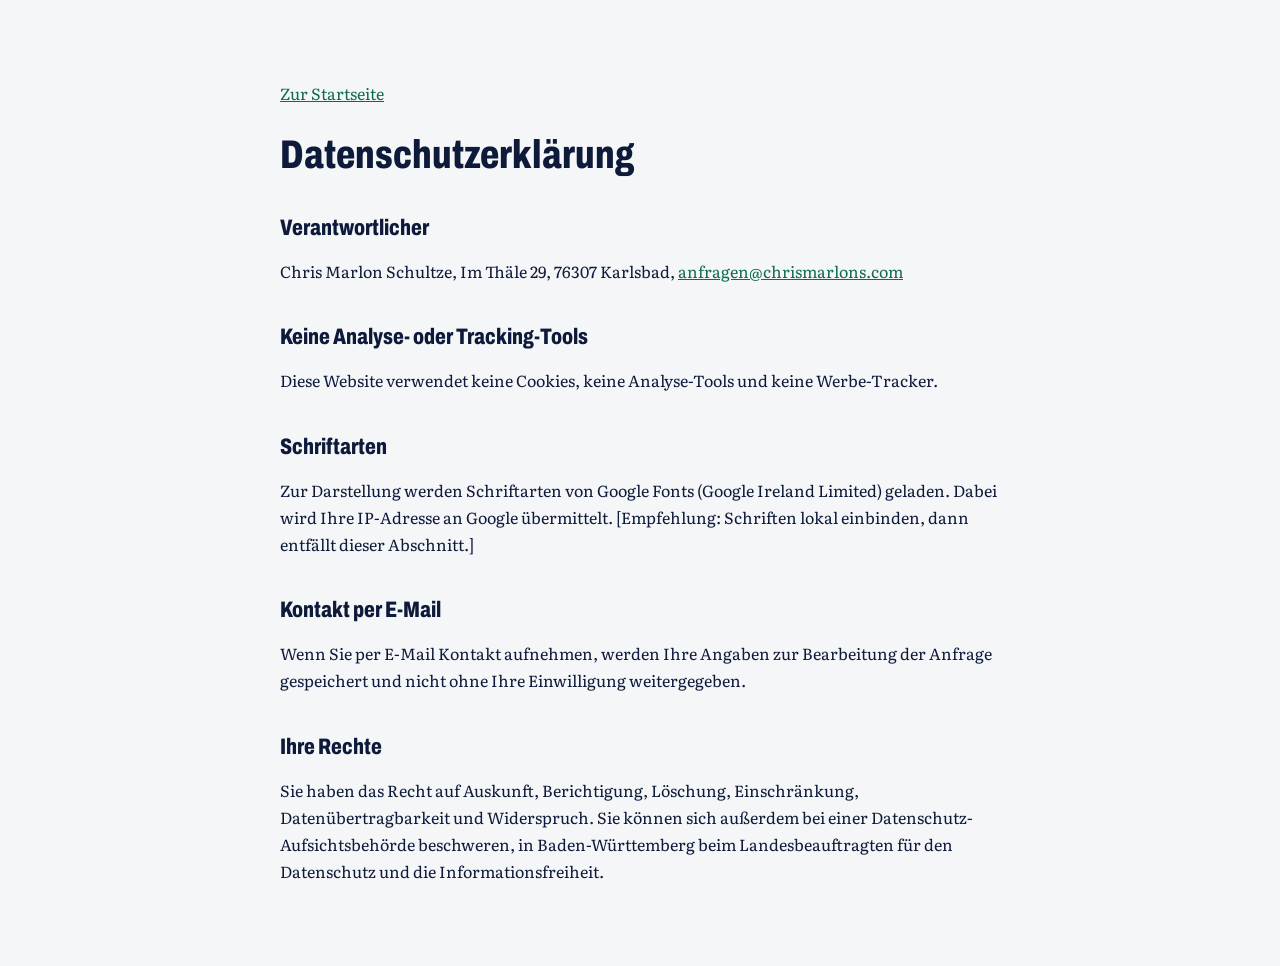
==== datenschutz.html @ 44dff23c "Add files via upload" ====
<!DOCTYPE html><html lang="de-DE"><head><meta charset="utf-8"><meta name="viewport" content="width=device-width, initial-scale=1"><meta name="robots" content="noindex, follow"><link href="https://fonts.googleapis.com/css2?family=Archivo:wdth,wght@62..125,400..900&family=Literata:opsz,wght@7..72,400;7..72,600&display=swap" rel="stylesheet"><title>Datenschutz – Chris Marlons</title><style>body{margin:0;background:#F5F6F8;color:#0E1A3A;font-family:"Literata",Georgia,serif;line-height:1.7}main{width:min(720px,100% - 2.5rem);margin:0 auto;padding:4rem 0}h1,h2{font-family:"Archivo","Arial Narrow",Arial,sans-serif;font-stretch:75%;font-weight:800;line-height:1.05}h1{font-size:2.5rem}h2{font-size:1.4rem;margin-top:2.5rem}a{color:#0F6B4F}.note{background:#fff;border-left:6px solid #FF7A1A;padding:1.25rem 1.5rem}</style></head><body><main>
<p><a href="index.html">Zur Startseite</a></p>
<h1>Datenschutzerklärung</h1>
<h2>Verantwortlicher</h2>
<p>Chris Marlon Schultze, Im Thäle 29, 76307 Karlsbad, <a href="mailto:anfragen@chrismarlons.com">anfragen@chrismarlons.com</a></p>
<h2>Keine Analyse- oder Tracking-Tools</h2>
<p>Diese Website verwendet keine Cookies, keine Analyse-Tools und keine Werbe-Tracker.</p>
<h2>Schriftarten</h2>
<p>Zur Darstellung werden Schriftarten von Google Fonts (Google Ireland Limited) geladen. Dabei wird Ihre IP-Adresse an Google übermittelt. [Empfehlung: Schriften lokal einbinden, dann entfällt dieser Abschnitt.]</p>
<h2>Kontakt per E-Mail</h2>
<p>Wenn Sie per E-Mail Kontakt aufnehmen, werden Ihre Angaben zur Bearbeitung der Anfrage gespeichert und nicht ohne Ihre Einwilligung weitergegeben.</p>
<h2>Ihre Rechte</h2>
<p>Sie haben das Recht auf Auskunft, Berichtigung, Löschung, Einschränkung, Datenübertragbarkeit und Widerspruch. Sie können sich außerdem bei einer Datenschutz-Aufsichtsbehörde beschweren, in Baden-Württemberg beim Landesbeauftragten für den Datenschutz und die Informationsfreiheit.</p>
</main></body></html>
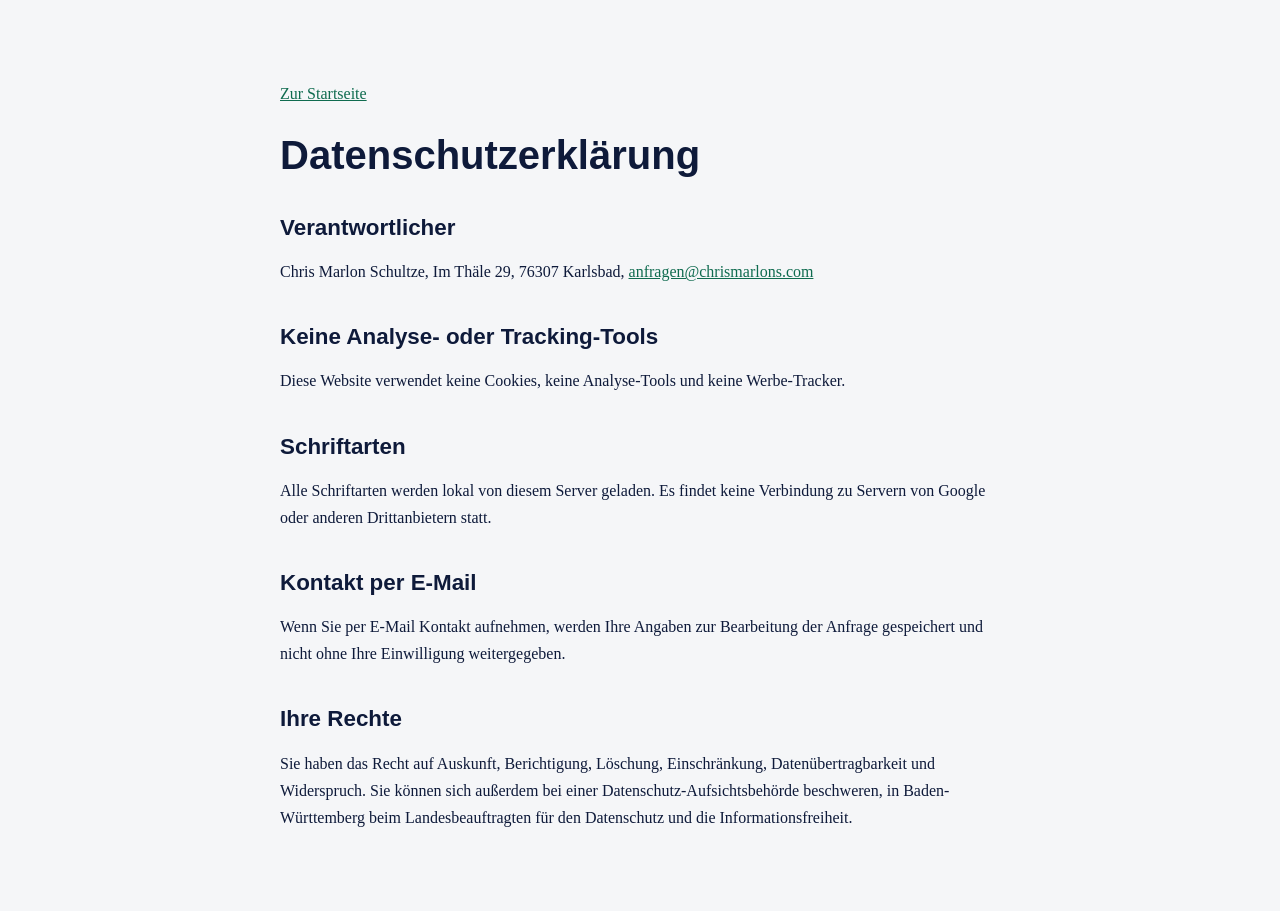
==== commit bd36bd01: "new" ====
--- a/datenschutz.html
+++ b/datenschutz.html
@@ -1,4 +1,4 @@
-<!DOCTYPE html><html lang="de-DE"><head><meta charset="utf-8"><meta name="viewport" content="width=device-width, initial-scale=1"><meta name="robots" content="noindex, follow"><link href="https://fonts.googleapis.com/css2?family=Archivo:wdth,wght@62..125,400..900&family=Literata:opsz,wght@7..72,400;7..72,600&display=swap" rel="stylesheet"><title>Datenschutz – Chris Marlons</title><style>body{margin:0;background:#F5F6F8;color:#0E1A3A;font-family:"Literata",Georgia,serif;line-height:1.7}main{width:min(720px,100% - 2.5rem);margin:0 auto;padding:4rem 0}h1,h2{font-family:"Archivo","Arial Narrow",Arial,sans-serif;font-stretch:75%;font-weight:800;line-height:1.05}h1{font-size:2.5rem}h2{font-size:1.4rem;margin-top:2.5rem}a{color:#0F6B4F}.note{background:#fff;border-left:6px solid #FF7A1A;padding:1.25rem 1.5rem}</style></head><body><main>
+<!DOCTYPE html><html lang="de-DE"><head><meta charset="utf-8"><meta name="viewport" content="width=device-width, initial-scale=1"><meta name="robots" content="noindex, follow"><link rel="stylesheet" href="/fonts/fonts.css"><title>Datenschutz – Chris Marlons</title><style>body{margin:0;background:#F5F6F8;color:#0E1A3A;font-family:"Literata",Georgia,serif;line-height:1.7}main{width:min(720px,100% - 2.5rem);margin:0 auto;padding:4rem 0}h1,h2{font-family:"Archivo","Arial Narrow",Arial,sans-serif;font-stretch:75%;font-weight:800;line-height:1.05}h1{font-size:2.5rem}h2{font-size:1.4rem;margin-top:2.5rem}a{color:#0F6B4F}.note{background:#fff;border-left:6px solid #FF7A1A;padding:1.25rem 1.5rem}</style></head><body><main>
 <p><a href="index.html">Zur Startseite</a></p>
 <h1>Datenschutzerklärung</h1>
 <h2>Verantwortlicher</h2>
@@ -6,7 +6,7 @@
 <h2>Keine Analyse- oder Tracking-Tools</h2>
 <p>Diese Website verwendet keine Cookies, keine Analyse-Tools und keine Werbe-Tracker.</p>
 <h2>Schriftarten</h2>
-<p>Zur Darstellung werden Schriftarten von Google Fonts (Google Ireland Limited) geladen. Dabei wird Ihre IP-Adresse an Google übermittelt. [Empfehlung: Schriften lokal einbinden, dann entfällt dieser Abschnitt.]</p>
+<p>Alle Schriftarten werden lokal von diesem Server geladen. Es findet keine Verbindung zu Servern von Google oder anderen Drittanbietern statt.</p>
 <h2>Kontakt per E-Mail</h2>
 <p>Wenn Sie per E-Mail Kontakt aufnehmen, werden Ihre Angaben zur Bearbeitung der Anfrage gespeichert und nicht ohne Ihre Einwilligung weitergegeben.</p>
 <h2>Ihre Rechte</h2>
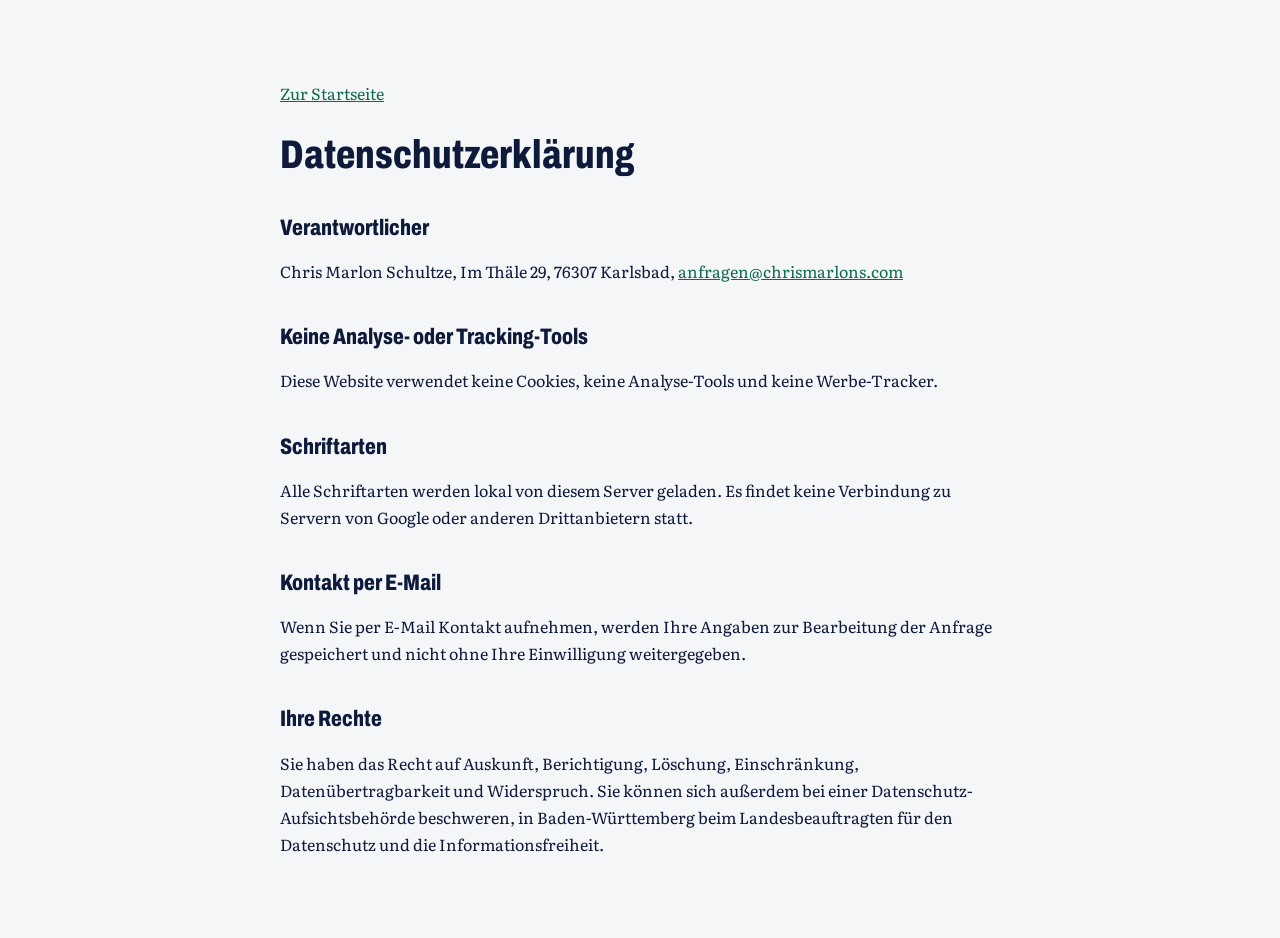
==== commit 092c5150: "Add files via upload" ====
--- a/datenschutz.html
+++ b/datenschutz.html
@@ -1,5 +1,5 @@
 <!DOCTYPE html><html lang="de-DE"><head><meta charset="utf-8"><meta name="viewport" content="width=device-width, initial-scale=1"><meta name="robots" content="noindex, follow"><link rel="stylesheet" href="/fonts/fonts.css"><title>Datenschutz – Chris Marlons</title><style>body{margin:0;background:#F5F6F8;color:#0E1A3A;font-family:"Literata",Georgia,serif;line-height:1.7}main{width:min(720px,100% - 2.5rem);margin:0 auto;padding:4rem 0}h1,h2{font-family:"Archivo","Arial Narrow",Arial,sans-serif;font-stretch:75%;font-weight:800;line-height:1.05}h1{font-size:2.5rem}h2{font-size:1.4rem;margin-top:2.5rem}a{color:#0F6B4F}.note{background:#fff;border-left:6px solid #FF7A1A;padding:1.25rem 1.5rem}</style></head><body><main>
-<p><a href="index.html">Zur Startseite</a></p>
+<p><a href="/">Zur Startseite</a></p>
 <h1>Datenschutzerklärung</h1>
 <h2>Verantwortlicher</h2>
 <p>Chris Marlon Schultze, Im Thäle 29, 76307 Karlsbad, <a href="mailto:anfragen@chrismarlons.com">anfragen@chrismarlons.com</a></p>
--- a/fonts/fonts.css
+++ b/fonts/fonts.css
@@ -0,0 +1,15 @@
+@font-face {
+  font-family: "Archivo";
+  font-style: normal;
+  font-display: swap;
+  font-weight: 100 900;
+  font-stretch: 62% 125%;
+  src: url("/fonts/archivo.woff2") format("woff2-variations"), url("/fonts/archivo.woff2") format("woff2");
+}
+@font-face {
+  font-family: "Literata";
+  font-style: normal;
+  font-display: swap;
+  font-weight: 200 900;
+  src: url("/fonts/literata.woff2") format("woff2-variations"), url("/fonts/literata.woff2") format("woff2");
+}
